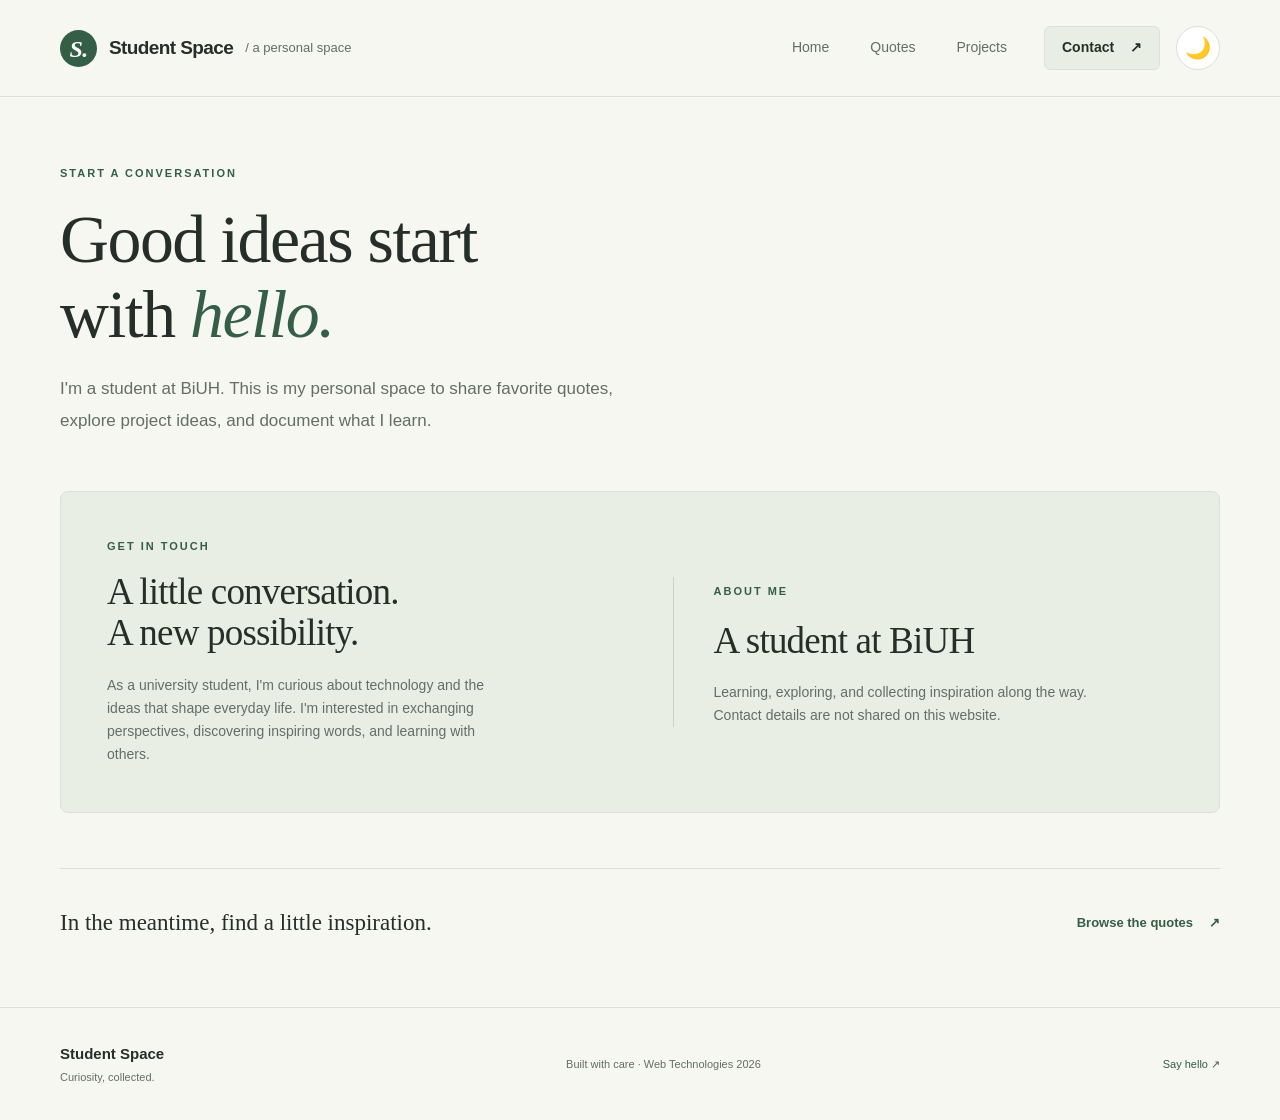
==== contact.html @ 456e5ab8 "This is my first commit" ====
<!DOCTYPE html>
<html lang="en">
<head>
  <meta charset="UTF-8">
  <meta name="viewport" content="width=device-width, initial-scale=1.0">
  <meta name="description" content="A student at BiUH sharing favorite quotes, exploring project ideas, and learning through this personal website.">
  <meta name="theme-color" content="#f7f7f2">
  <title>Contact | Student Space</title>
  <link rel="icon" type="image/svg+xml" href="favicon.svg">
  <script src="theme.js"></script>
  <link rel="stylesheet" href="styles.css">
  <script src="nav.js" defer></script>
</head>
<body>
  <a class="skip-link" href="#main-content">Skip to content</a>
  <header id="site-header"><nav class="site-nav container" aria-label="Main navigation">
      <a class="brand" href="index.html"><span class="brand-mark" aria-hidden="true">S.</span> Student Space<span class="brand-note"> / a personal space</span></a>
      <ul class="nav-links">
        <li><a href="index.html">Home</a></li>
        <li><a href="quotes.html">Quotes</a></li>
        <li><a href="project.html">Projects</a></li>
        <li><a href="contact.html" aria-current="page">Contact <span aria-hidden="true">&nearr;</span></a></li>
      </ul>
      <button id="theme-toggle" class="theme-toggle" type="button" aria-label="Switch to night mode" title="Switch to night mode" hidden><span aria-hidden="true">&#127769;</span></button>
    </nav></header>
  <main id="main-content" class="container">
    <section class="page-heading"><p class="eyebrow">START A CONVERSATION</p><h1>Good ideas start<br>with <em>hello.</em></h1><p class="intro">I'm a student at BiUH. This is my personal space to share favorite quotes, explore project ideas, and document what I learn.</p></section>
    <section class="contact-panel" aria-labelledby="contact-heading"><div><p class="eyebrow">GET IN TOUCH</p><h2 id="contact-heading">A little conversation.<br>A new possibility.</h2><p>As a university student, I'm curious about technology and the ideas that shape everyday life. I'm interested in exchanging perspectives, discovering inspiring words, and learning with others.</p></div><div class="contact-details"><span class="eyebrow">ABOUT ME</span><h2>A student at BiUH</h2><p>Learning, exploring, and collecting inspiration along the way.</p><p class="small-note">Contact details are not shared on this website.</p></div></section>
    <aside class="closing-note"><p>In the meantime, find a little inspiration.</p><a class="text-link" href="quotes.html">Browse the quotes <span aria-hidden="true">&nearr;</span></a></aside>
  </main>
  <footer id="site-footer"><div class="footer-inner container">
      <a class="footer-brand" href="index.html">Student Space<span>Curiosity, collected.</span></a>
      <p>Built with care &middot; Web Technologies 2026</p>
      <a href="contact.html">Say hello <span aria-hidden="true">&nearr;</span></a>
    </div></footer>
</body>
</html>
---- styles.css ----
:root {
  --paper: #f7f7f2;
  --surface: #ffffff;
  --ink: #252e29;
  --muted: #646e65;
  --green: #355e46;
  --green-dark: #264633;
  --sage: #e9eee4;
  --line: #dce1d6;
  --serif: Georgia, 'Times New Roman', serif;
}
* { box-sizing: border-box; }
html { scroll-behavior: smooth; }
body { margin: 0; background: var(--paper); color: var(--ink); font-family: 'Segoe UI', Arial, sans-serif; font-size: 16px; line-height: 1.65; -webkit-font-smoothing: antialiased; }
a { color: inherit; text-decoration: none; }
button, a { -webkit-tap-highlight-color: transparent; }
a:focus-visible { outline: 3px solid var(--green); outline-offset: 5px; }
::selection { background: #d6e4c9; color: var(--ink); }
p, h1, h2, h3, figure { margin: 0; }
.container { width: min(1160px, calc(100% - 80px)); margin-inline: auto; }
.skip-link { position: fixed; left: 20px; top: -80px; padding: 10px 20px; background: var(--green); color: white; z-index: 20; }
.skip-link:focus { top: 12px; }
#site-header { border-bottom: 1px solid var(--line); }
.site-nav { display: flex; align-items: center; justify-content: space-between; gap: 24px; min-height: 96px; }
.brand { display: inline-flex; align-items: center; gap: 12px; font-size: 19px; font-weight: 650; letter-spacing: -.6px; white-space: nowrap; }
.brand-mark { display: grid; place-items: center; background: var(--green); color: white; width: 37px; height: 37px; border-radius: 50%; font-family: var(--serif); font-size: 24px; font-style: italic; }
.brand-note { color: var(--muted); font-size: 13px; font-weight: 400; letter-spacing: 0; }
.nav-links { display: flex; align-items: center; gap: 7px; list-style: none; margin: 0; padding: 0; }
.nav-links a { display: block; font-size: 14px; padding: 9px 17px; border-radius: 6px; color: var(--muted); transition: background .18s, color .18s; }
.nav-links a:hover, .nav-links a[aria-current='page'] { color: var(--green-dark); background: var(--sage); }
.nav-links a[aria-current='page'] { font-weight: 600; }
.nav-links li:last-child a { margin-left: 13px; border: 1px solid var(--line); color: var(--ink); }
.nav-links li:last-child span { margin-left: 12px; }
.eyebrow { color: var(--green); font-size: 11px; line-height: 1.5; font-weight: 650; letter-spacing: 2px; }
h1, h2, h3 { font-family: var(--serif); font-weight: 400; line-height: 1.12; letter-spacing: -1.5px; }
h1 { font-size: clamp(44px, 5.3vw, 72px); }
h1 em { color: var(--green); font-weight: 400; }
h2 { font-size: 34px; letter-spacing: -.8px; }
h3 { font-size: 28px; letter-spacing: -.7px; }
.intro { max-width: 570px; color: var(--muted); font-size: 17px; line-height: 1.85; }
.home-hero { display: grid; grid-template-columns: 1.1fr 1fr; align-items: center; gap: 64px; padding: 78px 0 82px; }
.hero-copy .eyebrow { display: flex; align-items: center; gap: 9px; margin-bottom: 25px; }
.status-dot { width: 6px; height: 6px; background: var(--green); border-radius: 50%; flex: none; }
.hero-copy h1 { margin-bottom: 25px; }
.hero-copy .intro { max-width: 475px; }
.button-row { display: flex; align-items: center; flex-wrap: wrap; gap: 24px; margin-top: 32px; }
.button { display: inline-flex; justify-content: center; align-items: center; gap: 28px; background: var(--green); color: white; padding: 13px 22px; border: 1px solid var(--green); border-radius: 5px; font-size: 13px; font-weight: 600; transition: background .18s; }
.button:hover { background: var(--green-dark); }
.text-link { display: inline-flex; align-items: center; gap: 16px; font-size: 13px; font-weight: 600; color: var(--green); }
.text-link:hover { text-decoration: underline; text-underline-offset: 5px; }
.hero-image { margin-top: 14px; }
.hero-image img { display: block; width: 100%; height: 365px; object-fit: cover; border-radius: 120px 6px 6px 6px; }
.hero-image figcaption { display: flex; justify-content: space-between; flex-wrap: wrap; gap: 8px; margin-top: 15px; color: var(--muted); font-size: 10px; letter-spacing: .4px; }
.explore-section { padding: 40px 0 54px; border-top: 1px solid var(--line); }
.section-heading { display: flex; align-items: flex-end; justify-content: space-between; gap: 24px; margin-bottom: 28px; }
.section-heading .eyebrow { margin-bottom: 12px; }
.small-note { color: var(--muted); font-size: 12px; }
.feature-grid { display: grid; grid-template-columns: repeat(3, minmax(0, 1fr)); gap: 20px; }
.feature-card { display: flex; flex-direction: column; padding: 28px; background: var(--surface); border: 1px solid var(--line); border-radius: 8px; transition: border-color .18s, transform .18s; }
.feature-card:hover { border-color: #829a7b; transform: translateY(-3px); }
.card-top { display: flex; justify-content: space-between; align-items: center; gap: 16px; margin-bottom: 30px; }
.card-top .eyebrow { font-size: 10px; letter-spacing: 1.4px; }
.feature-card p { color: var(--muted); font-size: 14px; margin-top: 14px; margin-bottom: 25px; }
.card-link { margin-top: auto; color: var(--green); font-size: 12px; font-weight: 600; }
.card-link span { margin-left: 12px; }
.feature-card-green { background: var(--sage); }
.home-quote { text-align: center; border-top: 1px solid var(--line); padding: 42px 0 60px; }
.home-quote blockquote { font-family: var(--serif); font-size: clamp(24px, 3vw, 34px); margin: 18px 0 10px; }
.home-quote p { color: var(--muted); font-size: 12px; }
.page-heading { padding: 68px 0 50px; }
.page-heading .eyebrow { margin-bottom: 20px; }
.page-heading h1 { margin-bottom: 20px; }
.collection-bar { display: flex; align-items: center; justify-content: space-between; gap: 20px; border-top: 1px solid var(--line); padding: 22px 0; font-size: 12px; color: var(--muted); }
.collection-bar > span:first-child { font-weight: 600; color: var(--ink); }
.count { display: inline-block; margin-left: 8px; border-radius: 20px; padding: 1px 9px; background: var(--sage); color: var(--green); font-size: 10px; }
.quotes-grid { display: grid; grid-template-columns: repeat(3, minmax(0, 1fr)); gap: 20px; }
.quote { display: flex; flex-direction: column; min-width: 0; min-height: 280px; padding: 25px 28px; background: var(--surface); border: 1px solid var(--line); border-radius: 8px; }
.quote:nth-child(6n + 1) { background: var(--sage); border-color: #dce4d4; }
.quote-top { display: flex; align-items: flex-start; justify-content: space-between; height: 42px; margin-bottom: 14px; }
.quote-mark { color: #6d8565; font: 64px/1 var(--serif); }
.quote-number { color: var(--muted); font-size: 10px; letter-spacing: 1px; padding-top: 4px; }
.quote blockquote { margin: 0 0 30px; font-family: var(--serif); font-size: 23px; line-height: 1.5; letter-spacing: -.35px; }
.quote footer { display: flex; flex-wrap: wrap; gap: 4px 12px; align-items: baseline; justify-content: space-between; padding-top: 17px; margin-top: auto; border-top: 1px solid var(--line); }
.quote cite { font-style: normal; font-weight: 600; font-size: 11px; }
.source { color: var(--muted); font-size: 10px; }
.closing-note { display: flex; justify-content: space-between; align-items: center; gap: 24px; padding: 35px 0; margin: 35px 0 30px; border-top: 1px solid var(--line); }
.closing-note p { font-family: var(--serif); font-size: 23px; }
.project-grid { display: grid; grid-template-columns: repeat(2, minmax(0, 1fr)); gap: 22px; }
.project-card { padding: 34px; background: var(--surface); border: 1px solid var(--line); border-radius: 8px; }
.project-card:nth-child(2), .project-card:nth-child(3) { background: var(--sage); }
.project-number { font-family: var(--serif); font-style: italic; font-size: 34px; color: #6d8565; }
.project-card h2 { margin-bottom: 18px; }
.project-card p { color: var(--muted); font-size: 14px; max-width: 430px; }
.project-card .project-tagline { color: var(--ink); font-weight: 600; margin-bottom: 9px; }
.idea-label { display: inline-block; font-size: 10px; margin-top: 28px; padding: 5px 11px; border: 1px solid #bccab4; border-radius: 30px; color: var(--green); }
.contact-panel { display: grid; grid-template-columns: 1fr 1fr; align-items: center; gap: 65px; padding: 46px; background: var(--sage); border: 1px solid var(--line); border-radius: 8px; margin: 5px 0 55px; }
.contact-panel h2 { margin: 16px 0 20px; font-size: 37px; }
.contact-panel p:not(.eyebrow) { color: var(--muted); max-width: 410px; font-size: 14px; }
.contact-details { border-left: 1px solid #c9d4c2; padding-left: 40px; }
.email-link { display: flex; justify-content: space-between; align-items: center; gap: 15px; font-family: var(--serif); font-size: clamp(20px, 2.4vw, 29px); border-bottom: 1px solid #b7c6ae; padding: 16px 0; margin-bottom: 15px; overflow-wrap: anywhere; }
.email-link:hover { color: var(--green); }
.contact-panel .small-note { font-size: 12px; }
#site-footer { margin-top: 10px; border-top: 1px solid var(--line); }
.footer-inner { display: flex; justify-content: space-between; align-items: center; gap: 24px; min-height: 112px; padding-block: 24px; font-size: 11px; color: var(--muted); }
.footer-brand { font-size: 15px; color: var(--ink); font-weight: 600; }
.footer-brand span { display: block; font-size: 11px; font-weight: 400; color: var(--muted); margin-top: 2px; }
.footer-inner > a:last-child { color: var(--green); }
.footer-inner > a:last-child:hover { text-decoration: underline; }
.quote-hero { padding: clamp(28px, 5vw, 60px); margin-bottom: 36px; background: var(--sage); border: 1px solid var(--line); border-radius: 12px; text-align: center; }
.quote-hero .eyebrow { font-family: 'Segoe UI', Arial, sans-serif; font-size: 11px; letter-spacing: 2px; line-height: 1.5; font-weight: 650; }
.featured-quote { max-width: 850px; margin: 26px auto 30px; }
.featured-quote blockquote { margin: 0 0 22px; font-family: var(--serif); font-size: clamp(26px, 3.5vw, 44px); line-height: 1.4; letter-spacing: -.7px; }
.featured-attribution { color: var(--green); font-size: 14px; }
.featured-attribution cite { font-style: normal; }
.quote-hero .button { font-family: inherit; cursor: pointer; min-height: 44px; }
.quote-hero .button[hidden] { display: none; }
.quote-hero .button:focus-visible { outline: 3px solid var(--green); outline-offset: 5px; }
@media (min-width: 1500px) { .home-hero { padding-block: 100px; } }
@media (max-width: 1000px) {
  .brand-note { display: none; }
  .home-hero { gap: 35px; }
  .hero-image img { height: 340px; }
  .quotes-grid { grid-template-columns: repeat(2, minmax(0, 1fr)); }
  .feature-card { padding: 23px; }
  .section-heading > .small-note { display: none; }
  .contact-panel { gap: 32px; padding: 32px; }
  .contact-details { padding-left: 24px; }
}
@media (max-width: 700px) {
  .container { width: calc(100% - 36px); }
  .site-nav { flex-wrap: wrap; justify-content: center; gap: 14px; padding-block: 19px 14px; }
  .brand { justify-content: center; width: 100%; }
  .brand-note { display: inline; }
  .nav-links { width: 100%; justify-content: center; gap: 3px; }
  .nav-links a { padding: 8px 12px; font-size: 12px; }
  .nav-links li:last-child a { margin-left: 4px; }
  .nav-links li:last-child span { margin-left: 5px; }
  .home-hero { grid-template-columns: 1fr; gap: 30px; padding: 43px 0; }
  .hero-copy .eyebrow { font-size: 9px; letter-spacing: 1.5px; }
  .intro { font-size: 15px; }
  .hero-image { margin-top: 0; }
  .hero-image img { height: auto; aspect-ratio: 1.5; border-top-left-radius: 80px; }
  .feature-grid, .project-grid { grid-template-columns: 1fr; }
  .feature-card { padding: 26px; }
  .section-heading h2 { font-size: 29px; }
  .page-heading { padding: 42px 0 32px; }
  .collection-bar { font-size: 11px; align-items: flex-start; }
  .collection-bar > span:last-child { max-width: 150px; text-align: right; }
  .quotes-grid { gap: 14px; }
  .quote { padding: 21px; }
  .quote blockquote { font-size: 21px; }
  .closing-note { flex-direction: column; align-items: flex-start; margin-bottom: 10px; }
  .contact-panel { grid-template-columns: 1fr; gap: 30px; padding: 28px; }
  .contact-panel h2 { font-size: 32px; }
  .contact-details { border-left: 0; border-top: 1px solid #c9d4c2; padding: 25px 0 0; }
  .email-link { font-size: 25px; }
  .footer-inner { flex-wrap: wrap; gap: 16px; }
  .footer-inner > p { order: 3; width: 100%; }
}
@media (max-width: 480px) {
  .quotes-grid { grid-template-columns: 1fr; }
  .quote { min-height: 240px; padding: 26px; }
  .quote blockquote { font-size: 24px; }
  .project-card { padding: 26px; }
  .project-card h2 { font-size: 29px; }
  .button-row { gap: 20px; }
  .hero-image figcaption { font-size: 9px; }
}
@media (prefers-reduced-motion: reduce) {
  html { scroll-behavior: auto; }
  *, *::before, *::after { transition: none !important; }
}

/* Shared light/night palette and emoji theme switch. */
:root { color-scheme: light; --button-text: #ffffff; }
:root[data-theme="dark"] {
  color-scheme: dark;
  --paper: #171e1a;
  --surface: #202a24;
  --ink: #edf2e9;
  --muted: #b3bfb2;
  --green: #afd3ad;
  --green-dark: #c6e4bf;
  --sage: #29372d;
  --line: #415046;
  --button-text: #17241b;
}
.button, .brand-mark, .skip-link { color: var(--button-text); }
[data-theme="dark"] ::selection { background: #4a6651; color: #ffffff; }
[data-theme="dark"] .quote:nth-child(6n + 1),
[data-theme="dark"] .contact-details,
[data-theme="dark"] .email-link,
[data-theme="dark"] .idea-label { border-color: var(--line); }
[data-theme="dark"] .quote-mark,
[data-theme="dark"] .project-number { color: var(--green); }
.theme-toggle {
  display: inline-flex;
  align-items: center;
  justify-content: center;
  flex-shrink: 0;
  width: 44px;
  height: 44px;
  padding: 0;
  border: 1px solid var(--line);
  border-radius: 50%;
  background: var(--surface);
  color: var(--ink);
  font-size: 21px;
  cursor: pointer;
}
.theme-toggle[hidden] { display: none; }
.theme-toggle:hover { background: var(--sage); border-color: var(--green); }
.theme-toggle:focus-visible { outline: 3px solid var(--green); outline-offset: 4px; }
@media (min-width: 701px) {
  .site-nav { gap: 16px; }
  .site-nav .nav-links { margin-left: auto; }
}
@media (min-width: 701px) and (max-width: 1100px) {
  .brand-note { display: none; }
}
@media (max-width: 700px) {
  .site-nav .brand { width: auto; margin-right: auto; }
  .site-nav .theme-toggle { order: 0; }
  .site-nav .nav-links { order: 1; }
  .site-nav .brand-note { display: none; }
}
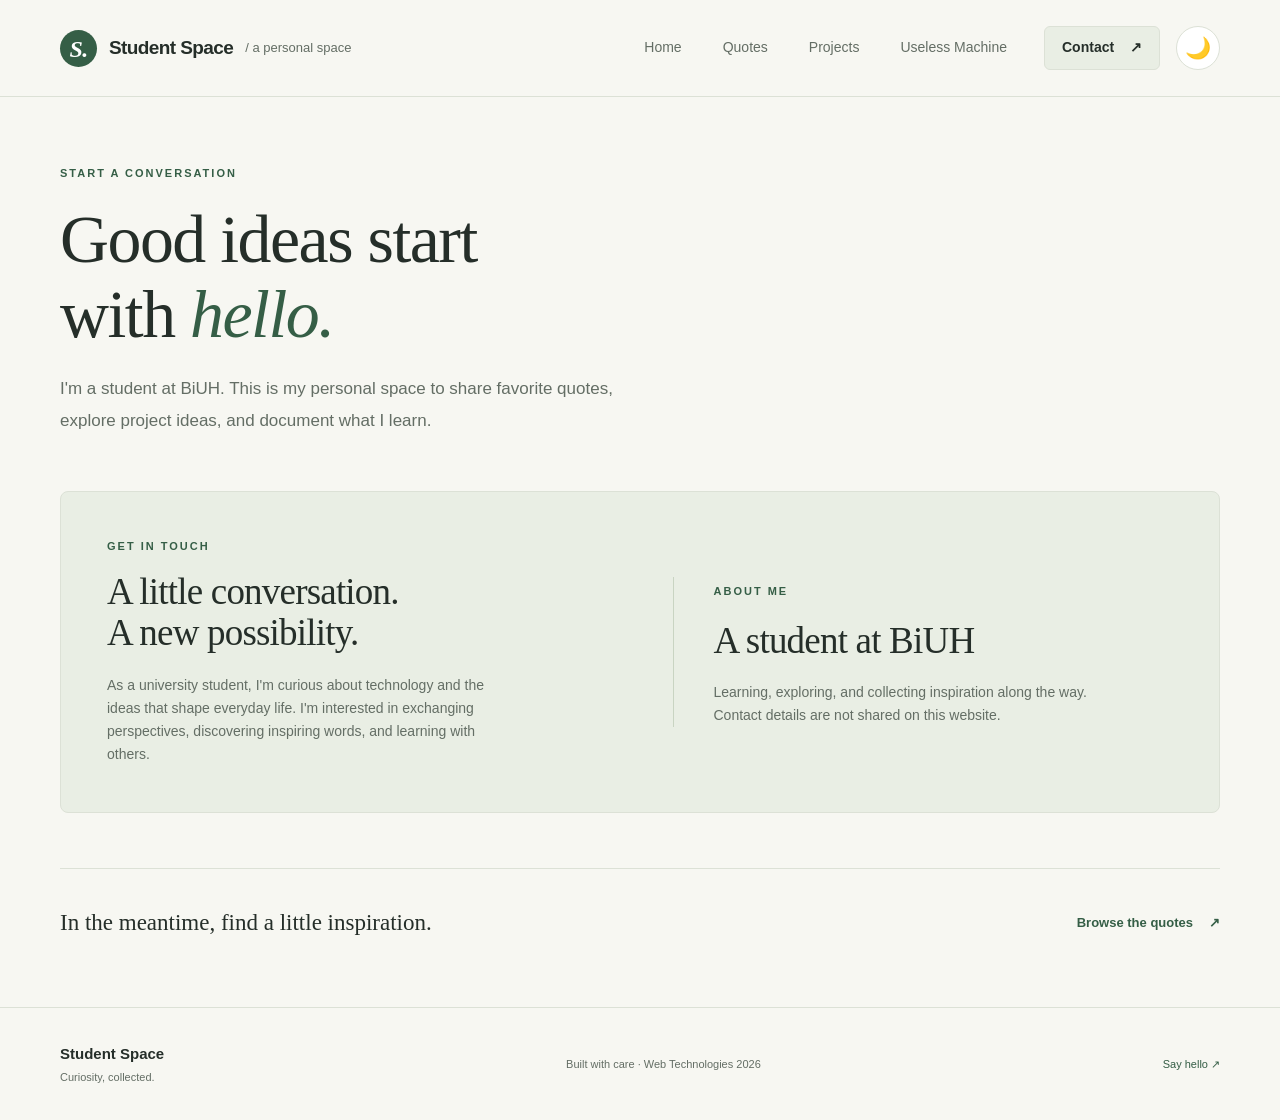
==== commit 8b6febb4: "add a machine with a dog" ====
--- a/contact.html
+++ b/contact.html
@@ -19,6 +19,7 @@
         <li><a href="index.html">Home</a></li>
         <li><a href="quotes.html">Quotes</a></li>
         <li><a href="project.html">Projects</a></li>
+        <li><a href="useless-machine.html">Useless Machine</a></li>
         <li><a href="contact.html" aria-current="page">Contact <span aria-hidden="true">&nearr;</span></a></li>
       </ul>
       <button id="theme-toggle" class="theme-toggle" type="button" aria-label="Switch to night mode" title="Switch to night mode" hidden><span aria-hidden="true">&#127769;</span></button>
